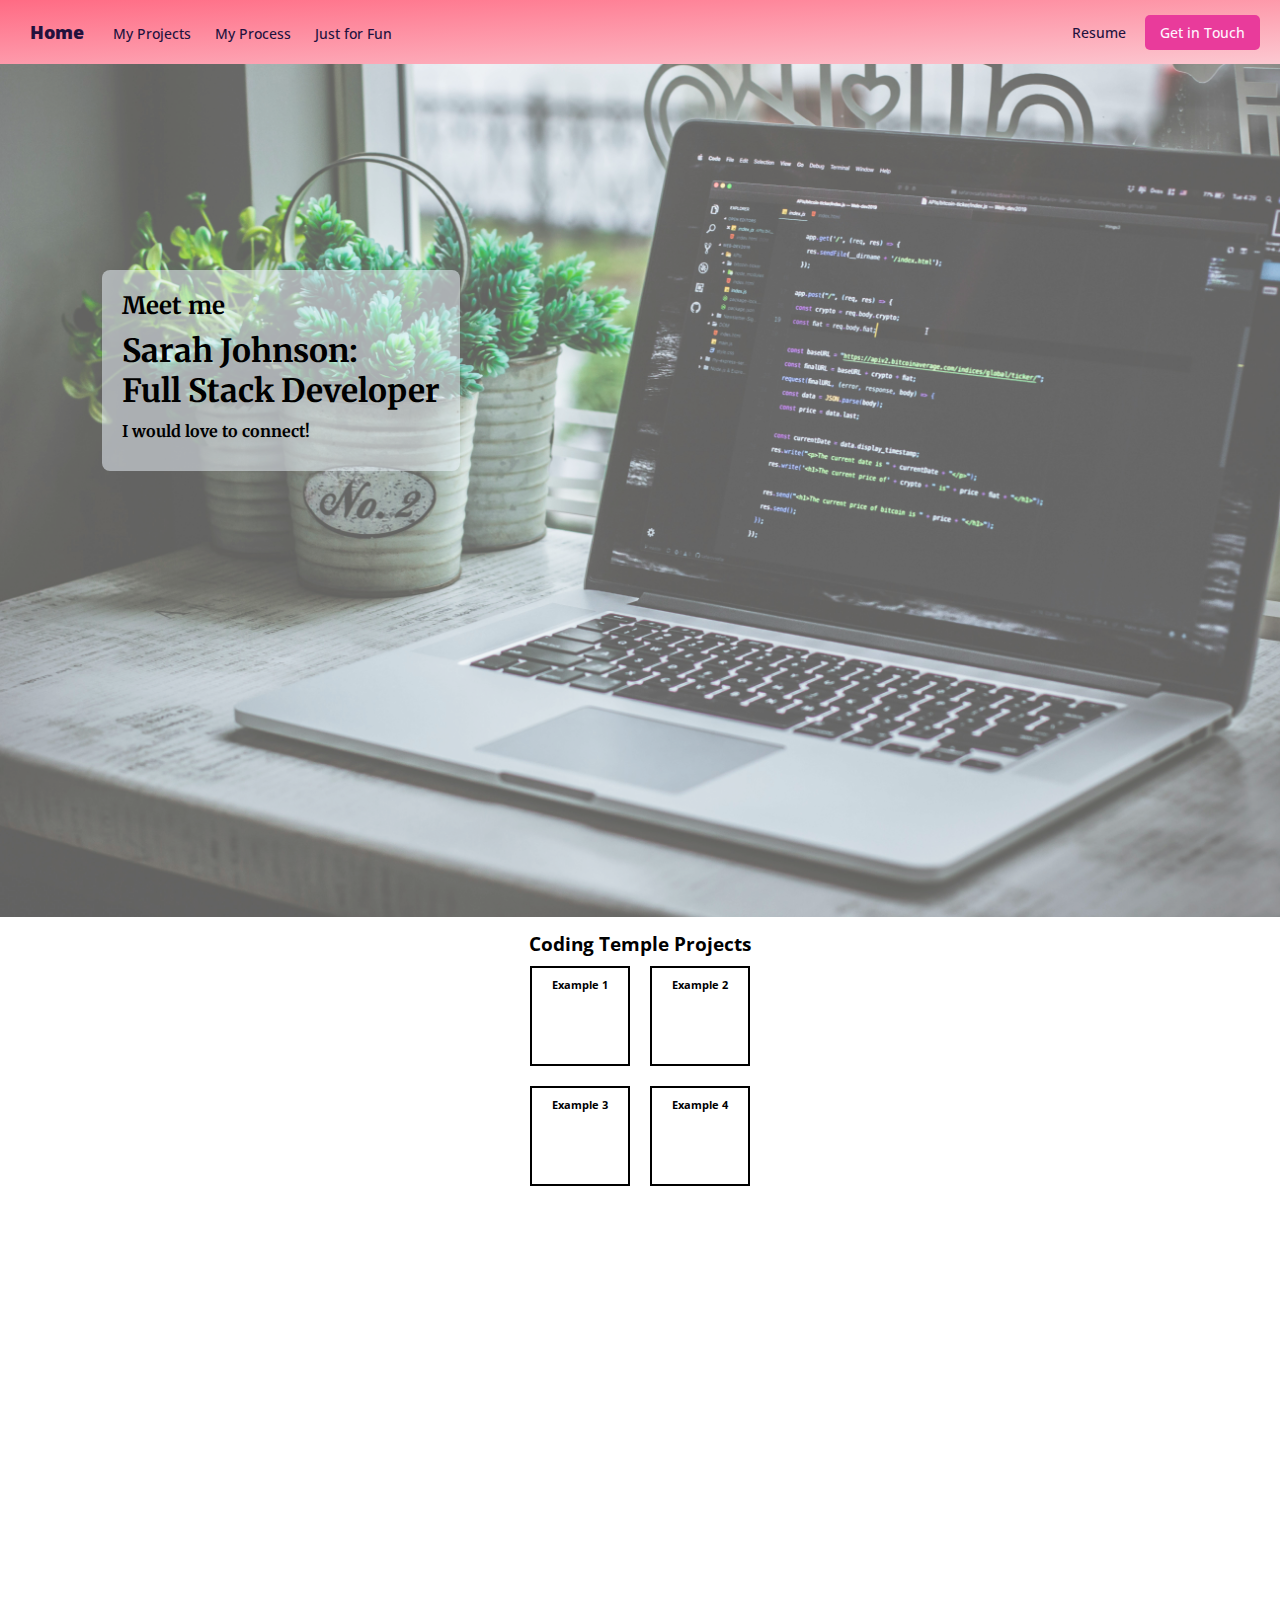
==== pages/index.html @ 47926b44 "first commit" ====
<!DOCTYPE html>
<html lang="en">
<head>
    <meta charset="UTF-8">
    <meta name="viewport" content="width=device-width, initial-scale=1.0">
    <link rel="icon" href="/images/favicon.png">
    <link rel="preconnect" href="https://fonts.googleapis.com">
    <link rel="preconnect" href="https://fonts.googleapis.com">
    <link rel="preconnect" href="https://fonts.gstatic.com" crossorigin>
    <link href="https://fonts.googleapis.com/css2?family=Merriweather:wght@300;400;900&family=Open+Sans:wght@300;400;500&display=swap" rel="stylesheet">

    <link rel="stylesheet" href="/styles/main.css">

    <title>Sarah Johnson: Full Stack Developer</title>
</head>
<body>
    <nav class="navbar">
        <div>
            <a href="" class="home-btn">Home</a>
            <a href="">My Projects</a>
            <a href="">My Process</a>
            <a href="">Just for Fun</a>
        </div>
        <div class="nav-right">
            <a href="">Resume</a>
            <a href="" class="email-btn">Get in Touch</a>
        </div>
    </nav>
    <header>
        <img class="profile-bkgd" src="/images/safar-safarov-MSN8TFhJ0is-unsplash.jpg" alt="colored code streaming left to right">
        <div class="introduction">
            <h2>Meet me</h2>
            <h1>Sarah Johnson: <br>Full Stack Developer</h1>
            <h4>I would love to connect!</h4>
        </div>
    </header>
    <main>
        <h3>Coding Temple Projects</h3>
        <div class="project-container">
            <h6 class="project">Example 1</h6>
            <h6 class="project">Example 2</h6>
            <h6 class="project">Example 3</h6>
            <h6 class="project">Example 4</h6>
        </div>
    </main>
    <footer>
        <!-- Facebook, LinkedIn, Instagram, GitHub -->
        <link rel="stylesheet" href=""> 
        <link rel="stylesheet" href="">
        <link rel="stylesheet" href="">
    </footer>


</body>
</html>
---- styles/main.css ----
* {
    margin: 0;
    box-sizing: border-box;
    padding: 0;
}

body {
    font-family: 'Open Sans', sans-serif;
    text-align: center;
}

body a {
    text-decoration: none;
    padding: 10px;
}

.navbar {
    font-size: 14px;
    font-weight: 500;
    display: flex;
    justify-content: space-between;
    align-items: center;
    padding: 20px;
    background-image: linear-gradient(to bottom right, rgb(255, 107, 132), rgb(252, 200, 209));
}

.navbar a {
    color: rgb(34, 17, 61);
}

.home-btn {
    font-size: 18px;
    font-weight: 900;
    margin-right: 5px;
}

.email-btn {
    font-weight: 500;
    background-color: rgb(233, 59, 155);
    padding: 8px 15px;
    border-radius: 5px;
    margin-left: 5px;
}

.nav-right .email-btn {
    color: rgb(255, 244, 255);
}

header {
    text-align: center;
    font-family: 'Merriweather', serif;    
}

.profile-bkgd {
    width: 100vw;
    opacity: .7;
}

.introduction {
    position: absolute;
    left: 8%;
    top: 30%;
    background-color: rgba(240, 248, 255, 0.514);
    border-radius: 8px;
    padding: 10px 20px 30px 20px;
    text-align: left;
}

h1, h2, h3, h4, h6 {
    padding-top: 10px;
}

.project-container {
    display: inline grid;
    gap: 50x;
    grid-template-columns: 120px 120px;
    grid-template-rows: 120px 120px 120px 120px 120px 120px;
}

.project {
    height: 100px;
    width: 100px;
    border: 2px solid black;
    margin: 10px;
}
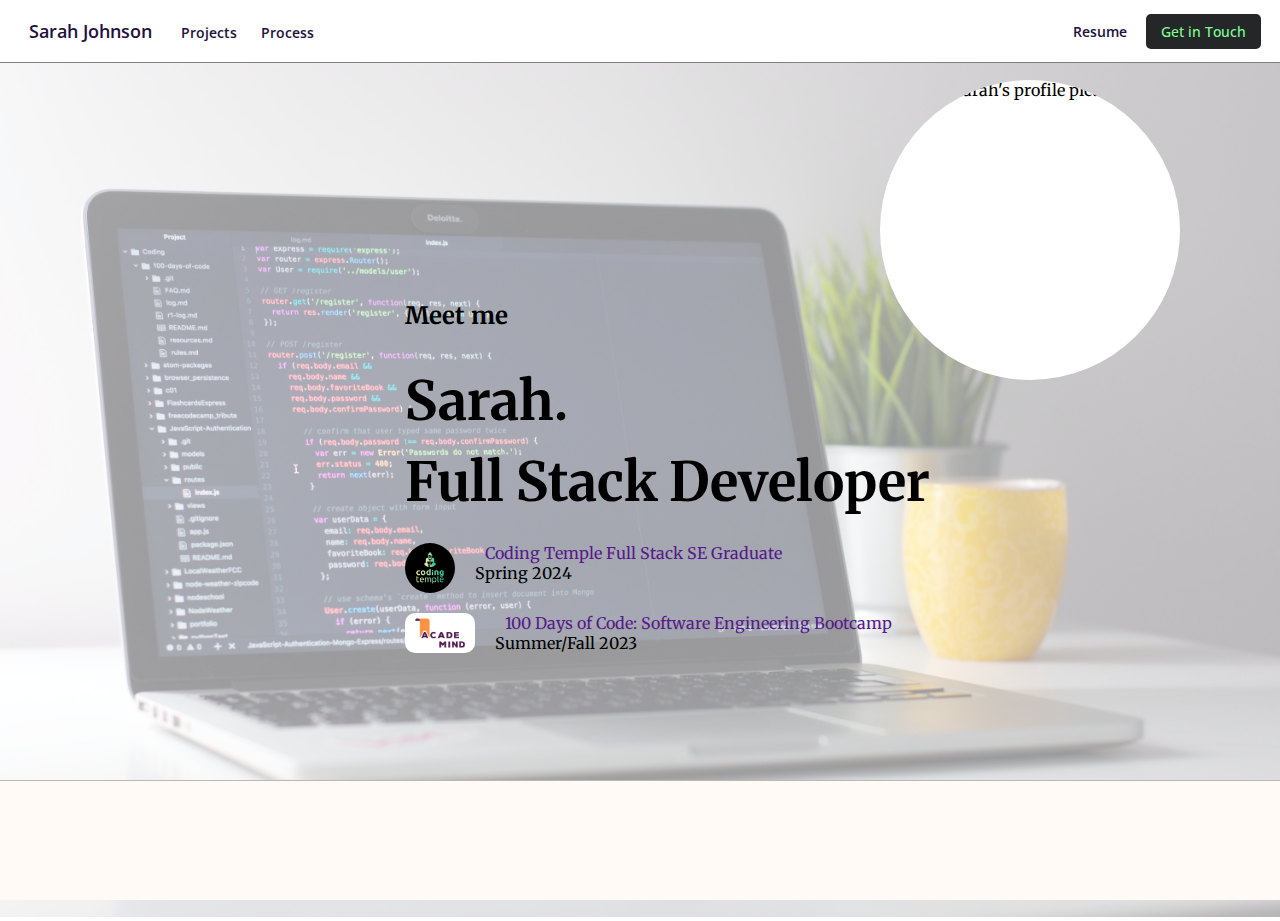
==== commit aaf773b5: "redesign main page" ====
--- a/pages/index.html
+++ b/pages/index.html
@@ -7,7 +7,7 @@
     <link rel="preconnect" href="https://fonts.googleapis.com">
     <link rel="preconnect" href="https://fonts.googleapis.com">
     <link rel="preconnect" href="https://fonts.gstatic.com" crossorigin>
-    <link href="https://fonts.googleapis.com/css2?family=Merriweather:wght@300;400;900&family=Open+Sans:wght@300;400;500&display=swap" rel="stylesheet">
+    <link href="https://fonts.googleapis.com/css2?family=Merriweather:wght@300;400;900&family=Open+Sans:wght@300;400;500;800&display=swap" rel="stylesheet">
 
     <link rel="stylesheet" href="/styles/main.css">
 
@@ -16,10 +16,9 @@
 <body>
     <nav class="navbar">
         <div>
-            <a href="" class="home-btn">Home</a>
-            <a href="">My Projects</a>
-            <a href="">My Process</a>
-            <a href="">Just for Fun</a>
+            <a href="index.html" class="home-btn">Sarah Johnson</a>
+            <a href="projects.html">Projects</a>
+            <a href="">Process</a>
         </div>
         <div class="nav-right">
             <a href="">Resume</a>
@@ -27,26 +26,30 @@
         </div>
     </nav>
     <header>
-        <img class="profile-bkgd" src="/images/safar-safarov-MSN8TFhJ0is-unsplash.jpg" alt="colored code streaming left to right">
+        <img class="background" src="/images/clement-helardot-95YRwf6CNw8-unsplash.jpg" alt="">
         <div class="introduction">
             <h2>Meet me</h2>
-            <h1>Sarah Johnson: <br>Full Stack Developer</h1>
-            <h4>I would love to connect!</h4>
+            <h1>Sarah. <br>Full Stack Developer</h1>
+            <div class="qualification">
+                <img class="coding-temple" src="/images/codingtemple.png" alt="coding temple logo">
+                <p><a href="">Coding Temple Full Stack SE Graduate</a> <br> Spring 2024</p>    
+            </div>
+            <div class="qualification">
+                <img class="academind" src="/images/academind-logo.jpg" alt="academind logo">
+                <p><a href="">100 Days of Code: Software Engineering Bootcamp</a> <br>Summer/Fall 2023</p>
+            </div>
+        </div>
+        <div>
+            <img class="profile-pic" src="" alt="Sarah's profile picture">
         </div>
     </header>
-    <main>
-        <h3>Coding Temple Projects</h3>
-        <div class="project-container">
-            <h6 class="project">Example 1</h6>
-            <h6 class="project">Example 2</h6>
-            <h6 class="project">Example 3</h6>
-            <h6 class="project">Example 4</h6>
-        </div>
-    </main>
     <footer>
         <!-- Facebook, LinkedIn, Instagram, GitHub -->
-        <link rel="stylesheet" href=""> 
+        <i></i>
         <link rel="stylesheet" href="">
+        <i></i>
+        <link rel="stylesheet" href="">
+        <i></i>
         <link rel="stylesheet" href="">
     </footer>
 
--- a/styles/main.css
+++ b/styles/main.css
@@ -20,12 +20,18 @@
     display: flex;
     justify-content: space-between;
     align-items: center;
-    padding: 20px;
-    background-image: linear-gradient(to bottom right, rgb(255, 107, 132), rgb(252, 200, 209));
+    padding: 1.5%;
+    background-color: white;
+    position: sticky;
+    top: 0;
+    width: 100%;
+    z-index: 2;
+    border-bottom: 1px solid gray;
 }
 
 .navbar a {
     color: rgb(34, 17, 61);
+    font-weight: 600;
 }
 
 .home-btn {
@@ -35,51 +41,92 @@
 }
 
 .email-btn {
-    font-weight: 500;
-    background-color: rgb(233, 59, 155);
+    background-color: rgb(36, 38, 39);
     padding: 8px 15px;
     border-radius: 5px;
     margin-left: 5px;
 }
 
 .nav-right .email-btn {
-    color: rgb(255, 244, 255);
+    color: rgb(127, 255, 148);
+    font-weight: 500;
 }
 
 header {
     text-align: center;
-    font-family: 'Merriweather', serif;    
+    font-family: 'Merriweather', serif;  
 }
 
-.profile-bkgd {
-    width: 100vw;
-    opacity: .7;
+.background {
+    width: 100%;
+    opacity: .4;
+    overflow: hidden;
 }
 
 .introduction {
     position: absolute;
-    left: 8%;
+    right: 25%;
     top: 30%;
-    background-color: rgba(240, 248, 255, 0.514);
     border-radius: 8px;
-    padding: 10px 20px 30px 20px;
+    padding: 20px 30px 50px 30px;
     text-align: left;
+    z-index: 1;
+}
+
+.qualification {
+    display: flex;
+    margin: 20px 0;
+}
+
+.qualification img {
+    margin-right: 20px;
+}
+
+.profile-pic {
+    border-radius: 50%;
+    width: 300px;
+    height: 300px;
+    background-color: white;
+    position: absolute;
+    top: 80px;
+    right: 100px;
+    z-index: 0;
 }
 
 h1, h2, h3, h4, h6 {
     padding-top: 10px;
 }
 
-.project-container {
-    display: inline grid;
-    gap: 50x;
-    grid-template-columns: 120px 120px;
-    grid-template-rows: 120px 120px 120px 120px 120px 120px;
+.introduction h2 {
+    margin-bottom: 20px;
 }
 
-.project {
-    height: 100px;
-    width: 100px;
-    border: 2px solid black;
-    margin: 10px;
+.introduction h1 {
+    line-height: 1.5;
+    font-size: 54px;
 }
+
+.connect {
+    margin-top: 20px;
+    font-size: 18px;
+}
+
+footer {
+    background-color: rgb(255, 250, 245);
+    position: absolute;
+    bottom: 0;
+    width: 100%;
+    height: 120px;
+    z-index: 1;
+    border-top: 1px solid rgba(0, 0, 0, 0.267);
+}
+
+.coding-temple {
+    width: 50px;
+    border-radius: 50%;
+}
+
+.academind {
+    width: 70px;
+    border-radius: 10px;
+}
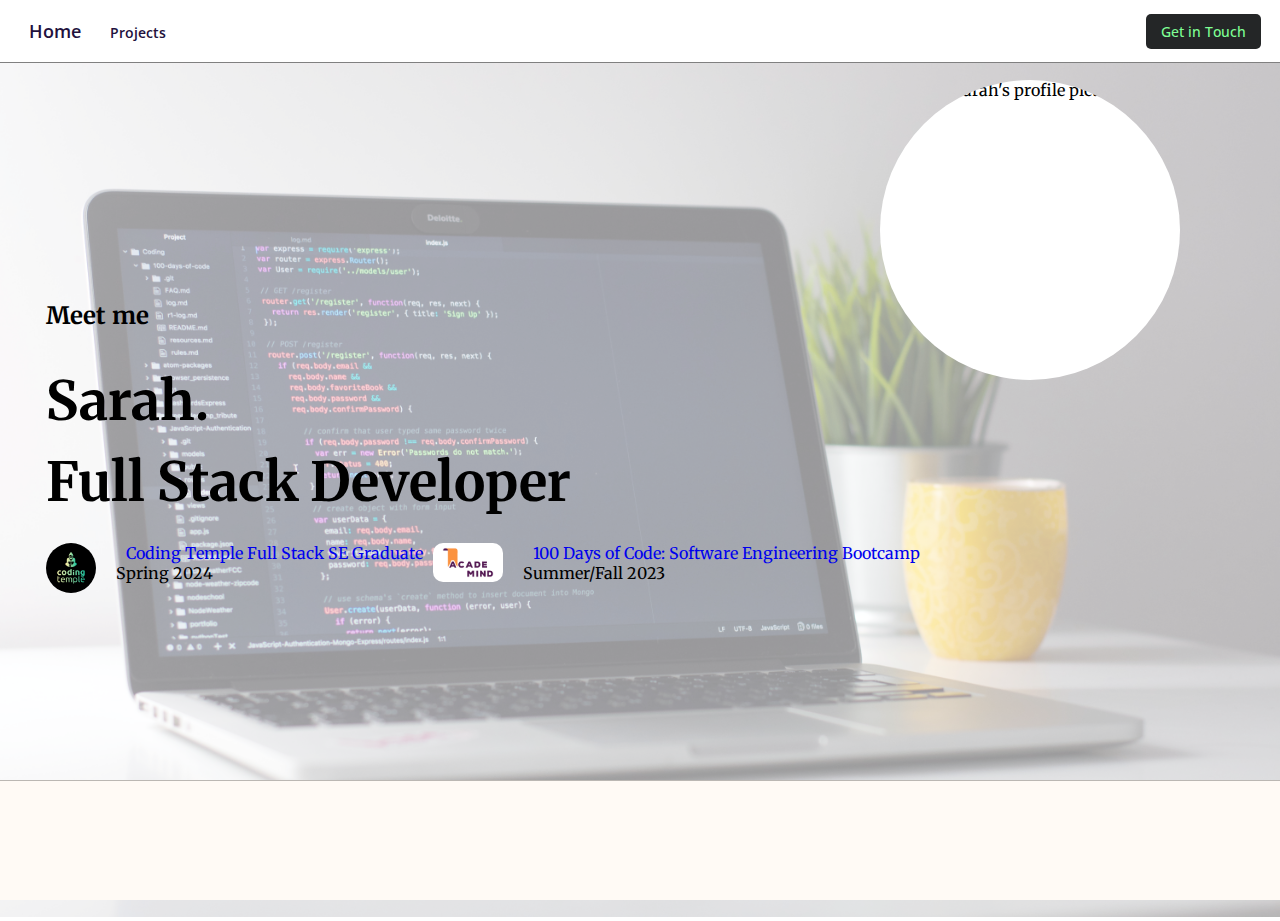
==== commit 7c275e96: "simplification" ====
--- a/pages/index.html
+++ b/pages/index.html
@@ -3,40 +3,47 @@
 <head>
     <meta charset="UTF-8">
     <meta name="viewport" content="width=device-width, initial-scale=1.0">
-    <link rel="icon" href="/images/favicon.png">
+    <link rel="icon" href="/images/icons/favicon.png">
     <link rel="preconnect" href="https://fonts.googleapis.com">
     <link rel="preconnect" href="https://fonts.googleapis.com">
     <link rel="preconnect" href="https://fonts.gstatic.com" crossorigin>
     <link href="https://fonts.googleapis.com/css2?family=Merriweather:wght@300;400;900&family=Open+Sans:wght@300;400;500;800&display=swap" rel="stylesheet">
-
     <link rel="stylesheet" href="/styles/main.css">
-
-    <title>Sarah Johnson: Full Stack Developer</title>
+    <title>Sarah Johnson: Developer</title>
 </head>
 <body>
     <nav class="navbar">
         <div>
-            <a href="index.html" class="home-btn">Sarah Johnson</a>
+            <a href="index.html" class="home-btn">Home</a>
+            <!-- Add later: <a href="">About</a> -->
             <a href="projects.html">Projects</a>
-            <a href="">Process</a>
+            <!-- Add later: <a href="">Process</a> -->
         </div>
         <div class="nav-right">
-            <a href="">Resume</a>
+            <!-- Add Resume later:<a href="">Resume</a> -->
             <a href="" class="email-btn">Get in Touch</a>
         </div>
     </nav>
     <header>
-        <img class="background" src="/images/clement-helardot-95YRwf6CNw8-unsplash.jpg" alt="">
+        <div class="background-div">
+            <img class="background" src="/images/clement-helardot-95YRwf6CNw8-unsplash.jpg" alt="">
+        </div>
         <div class="introduction">
             <h2>Meet me</h2>
             <h1>Sarah. <br>Full Stack Developer</h1>
-            <div class="qualification">
-                <img class="coding-temple" src="/images/codingtemple.png" alt="coding temple logo">
-                <p><a href="">Coding Temple Full Stack SE Graduate</a> <br> Spring 2024</p>    
-            </div>
-            <div class="qualification">
-                <img class="academind" src="/images/academind-logo.jpg" alt="academind logo">
-                <p><a href="">100 Days of Code: Software Engineering Bootcamp</a> <br>Summer/Fall 2023</p>
+            <div class="q-grid qualification">
+                <div class="grid-item grid-icon">
+                    <img class="coding-temple" src="/images/icons/codingtemple.png" alt="coding temple logo">
+                </div>
+                <div class="grid-item">
+                    <p><a target="_blank" href="/pdfs/Course-Book_SE_PT.pdf">Coding Temple Full Stack SE Graduate</a> <br> Spring 2024</p>    
+                </div>
+                <div class="grid-item grid-icon">
+                    <img class="academind" src="/images/icons/academind-logo.jpg" alt="academind logo">
+                </div>
+                <div class="grid-item">
+                    <p><a target="_blank" href="https://www.udemy.com/course/100-days-of-code-web-development-bootcamp/">100 Days of Code: Software Engineering Bootcamp</a> <br>Summer/Fall 2023</p>
+                </div>
             </div>
         </div>
         <div>
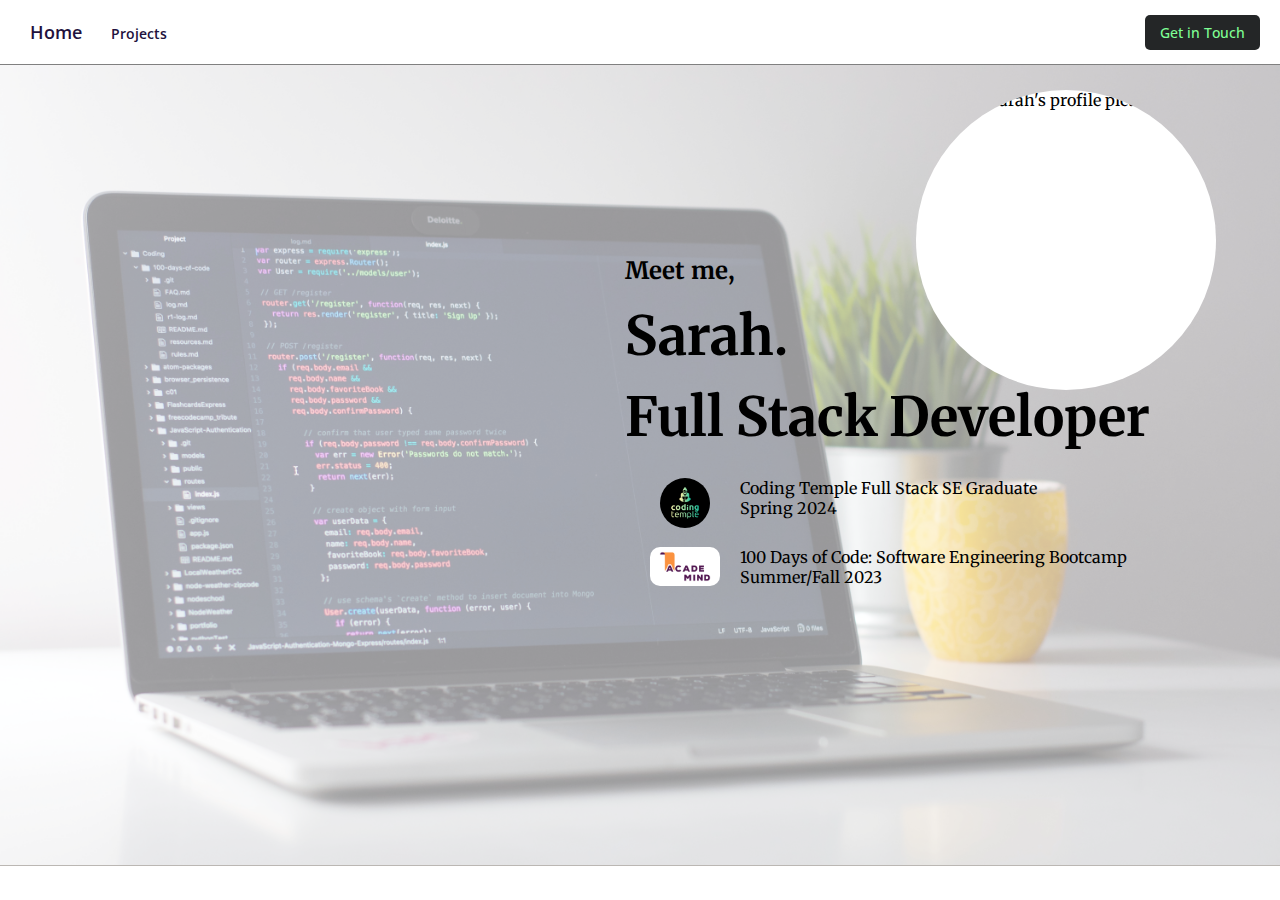
==== commit 9c39e563: "responsive image, still working on footer" ====
--- a/pages/index.html
+++ b/pages/index.html
@@ -4,6 +4,8 @@
     <meta charset="UTF-8">
     <meta name="viewport" content="width=device-width, initial-scale=1.0">
     <link rel="icon" href="/images/icons/favicon.png">
+    <script src="https://ajax.googleapis.com/ajax/libs/jquery/3.7.1/jquery.min.js"></script>
+    <script src="https://maxcdn.bootstrapcdn.com/bootstrap/3.4.1/js/bootstrap.min.js"></script>
     <link rel="preconnect" href="https://fonts.googleapis.com">
     <link rel="preconnect" href="https://fonts.googleapis.com">
     <link rel="preconnect" href="https://fonts.gstatic.com" crossorigin>
@@ -25,11 +27,10 @@
         </div>
     </nav>
     <header>
-        <div class="background-div">
-            <img class="background" src="/images/clement-helardot-95YRwf6CNw8-unsplash.jpg" alt="">
+        <div class="background-img">
         </div>
         <div class="introduction">
-            <h2>Meet me</h2>
+            <h2>Meet me,</h2>
             <h1>Sarah. <br>Full Stack Developer</h1>
             <div class="q-grid qualification">
                 <div class="grid-item grid-icon">
--- a/styles/main.css
+++ b/styles/main.css
@@ -20,7 +20,7 @@
     display: flex;
     justify-content: space-between;
     align-items: center;
-    padding: 1.5%;
+    padding: 20px;
     background-color: white;
     position: sticky;
     top: 0;
@@ -57,29 +57,39 @@
     font-family: 'Merriweather', serif;  
 }
 
-.background {
+.background-img {
     width: 100%;
+    height: 800px;
+    background-image: url(/images/clement-helardot-95YRwf6CNw8-unsplash.jpg);
+    background-size: 100%;
+    background-repeat: no-repeat;
     opacity: .4;
-    overflow: hidden;
 }
 
 .introduction {
     position: absolute;
-    right: 25%;
-    top: 30%;
-    border-radius: 8px;
+    right: 0;
+    top: 25%;
     padding: 20px 30px 50px 30px;
     text-align: left;
     z-index: 1;
 }
 
-.qualification {
-    display: flex;
-    margin: 20px 0;
+.q-grid {
+    display: grid;
+    grid-template-columns: 100px 500px;
+    padding: 10px;
+    padding-top: 20px;
+    gap: 15px 5px;
 }
 
-.qualification img {
-    margin-right: 20px;
+.qualification a {
+    padding: 0;
+    color: black;
+}
+
+.grid-icon {
+    justify-self: center;
 }
 
 .profile-pic {
@@ -88,8 +98,8 @@
     height: 300px;
     background-color: white;
     position: absolute;
-    top: 80px;
-    right: 100px;
+    top: 10%;
+    right: 5%;
     z-index: 0;
 }
 
@@ -98,7 +108,7 @@
 }
 
 .introduction h2 {
-    margin-bottom: 20px;
+    margin-bottom: 0;
 }
 
 .introduction h1 {
@@ -113,10 +123,6 @@
 
 footer {
     background-color: rgb(255, 250, 245);
-    position: absolute;
-    bottom: 0;
-    width: 100%;
-    height: 120px;
     z-index: 1;
     border-top: 1px solid rgba(0, 0, 0, 0.267);
 }
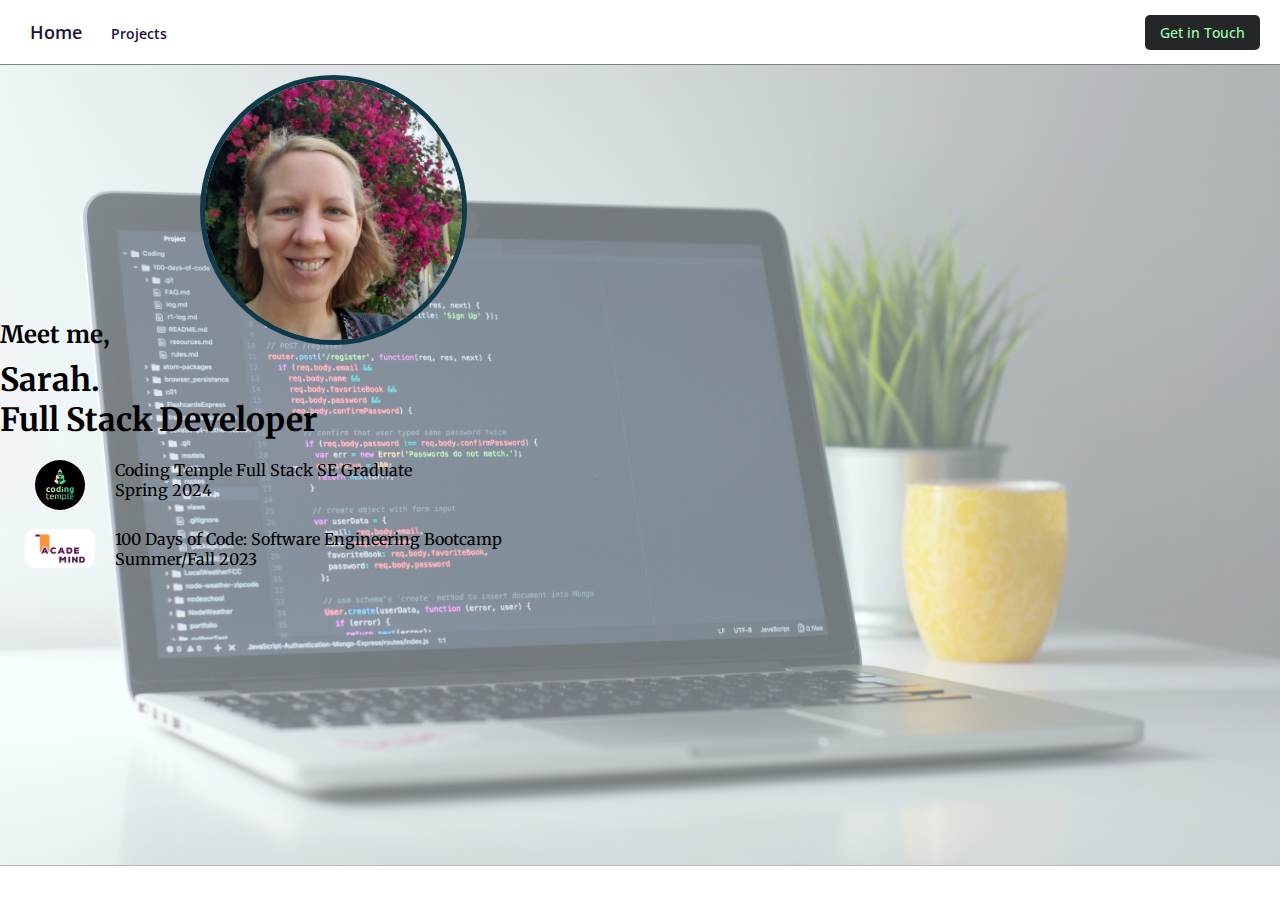
==== commit 1e17a8b2: "added prof pic" ====
--- a/pages/index.html
+++ b/pages/index.html
@@ -28,28 +28,27 @@
     </nav>
     <header>
         <div class="background-img">
-        </div>
-        <div class="introduction">
-            <h2>Meet me,</h2>
-            <h1>Sarah. <br>Full Stack Developer</h1>
-            <div class="q-grid qualification">
-                <div class="grid-item grid-icon">
-                    <img class="coding-temple" src="/images/icons/codingtemple.png" alt="coding temple logo">
-                </div>
-                <div class="grid-item">
-                    <p><a target="_blank" href="/pdfs/Course-Book_SE_PT.pdf">Coding Temple Full Stack SE Graduate</a> <br> Spring 2024</p>    
-                </div>
-                <div class="grid-item grid-icon">
-                    <img class="academind" src="/images/icons/academind-logo.jpg" alt="academind logo">
-                </div>
-                <div class="grid-item">
-                    <p><a target="_blank" href="https://www.udemy.com/course/100-days-of-code-web-development-bootcamp/">100 Days of Code: Software Engineering Bootcamp</a> <br>Summer/Fall 2023</p>
+            <div class="overlay">
+                <img class="profile-pic" src="/images/profile-pic.jpg" alt="Sarah's profile picture">
+                <h2>Meet me,</h2>
+                <h1>Sarah. <br>Full Stack Developer</h1>
+                <div class="q-grid qualification">
+                    <div class="grid-item grid-icon">
+                        <img class="coding-temple" src="/images/icons/codingtemple.png" alt="coding temple logo">
+                    </div>
+                    <div class="grid-item">
+                        <p><a target="_blank" href="/pdfs/Course-Book_SE_PT.pdf">Coding Temple Full Stack SE Graduate</a> <br> Spring 2024</p>    
+                    </div>
+                    <div class="grid-item grid-icon">
+                        <img class="academind" src="/images/icons/academind-logo.jpg" alt="academind logo">
+                    </div>
+                    <div class="grid-item">
+                        <p><a target="_blank" href="https://www.udemy.com/course/100-days-of-code-web-development-bootcamp/">100 Days of Code: Software Engineering Bootcamp</a> <br>Summer/Fall 2023</p>
+                    </div>
                 </div>
             </div>
         </div>
-        <div>
-            <img class="profile-pic" src="" alt="Sarah's profile picture">
-        </div>
+
     </header>
     <footer>
         <!-- Facebook, LinkedIn, Instagram, GitHub -->
--- a/styles/main.css
+++ b/styles/main.css
@@ -6,7 +6,6 @@
 
 body {
     font-family: 'Open Sans', sans-serif;
-    text-align: center;
 }
 
 body a {
@@ -16,7 +15,6 @@
 
 .navbar {
     font-size: 14px;
-    font-weight: 500;
     display: flex;
     justify-content: space-between;
     align-items: center;
@@ -25,7 +23,6 @@
     position: sticky;
     top: 0;
     width: 100%;
-    z-index: 2;
     border-bottom: 1px solid gray;
 }
 
@@ -48,12 +45,11 @@
 }
 
 .nav-right .email-btn {
-    color: rgb(127, 255, 148);
+    color: rgb(161, 255, 177);
     font-weight: 500;
 }
 
 header {
-    text-align: center;
     font-family: 'Merriweather', serif;  
 }
 
@@ -63,17 +59,16 @@
     background-image: url(/images/clement-helardot-95YRwf6CNw8-unsplash.jpg);
     background-size: 100%;
     background-repeat: no-repeat;
-    opacity: .4;
+    background-color: rgba(250, 244, 244, 0.575);
 }
 
-.introduction {
-    position: absolute;
-    right: 0;
-    top: 25%;
-    padding: 20px 30px 50px 30px;
-    text-align: left;
-    z-index: 1;
+.overlay {
+    background-color: rgba(240, 255, 255, 0.473);
+    width: 100%;
+    height: 800px;
+
 }
+
 
 .q-grid {
     display: grid;
@@ -93,14 +88,11 @@
 }
 
 .profile-pic {
+    border: 5px solid rgb(14, 58, 75);
+    height: 30vh;
+    overflow: hidden;
     border-radius: 50%;
-    width: 300px;
-    height: 300px;
-    background-color: white;
-    position: absolute;
-    top: 10%;
-    right: 5%;
-    z-index: 0;
+    margin: 10px 40px -40px 200px;
 }
 
 h1, h2, h3, h4, h6 {
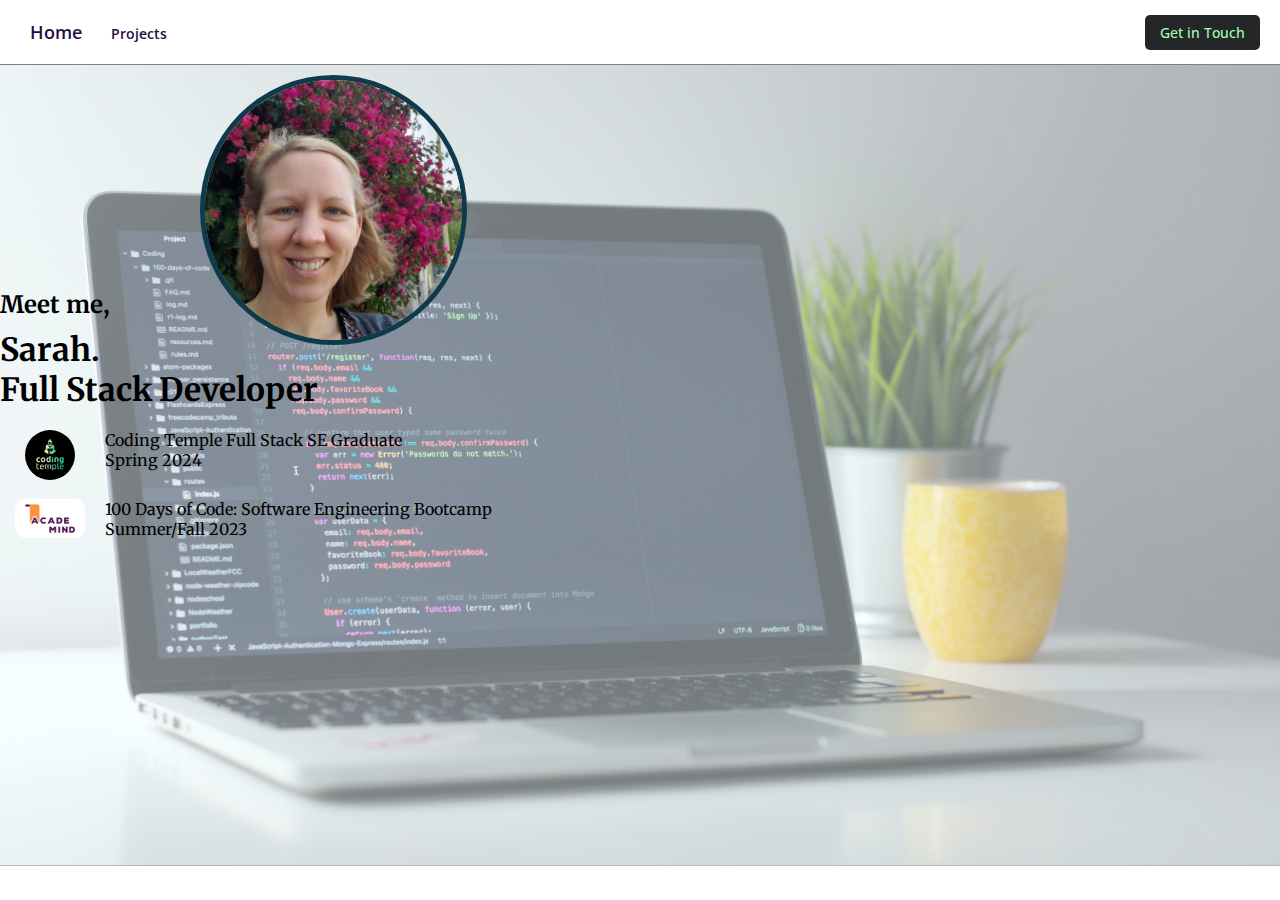
==== commit ebabb253: "checking something" ====
--- a/pages/index.html
+++ b/pages/index.html
@@ -26,7 +26,8 @@
             <a href="" class="email-btn">Get in Touch</a>
         </div>
     </nav>
-    <header>
+
+    <main>
         <div class="background-img">
             <div class="overlay">
                 <img class="profile-pic" src="/images/profile-pic.jpg" alt="Sarah's profile picture">
@@ -49,7 +50,7 @@
             </div>
         </div>
 
-    </header>
+    </main>
     <footer>
         <!-- Facebook, LinkedIn, Instagram, GitHub -->
         <i></i>
--- a/styles/main.css
+++ b/styles/main.css
@@ -49,7 +49,7 @@
     font-weight: 500;
 }
 
-header {
+main {
     font-family: 'Merriweather', serif;  
 }
 
@@ -72,8 +72,8 @@
 
 .q-grid {
     display: grid;
+    width: 70%;
     grid-template-columns: 100px 500px;
-    padding: 10px;
     padding-top: 20px;
     gap: 15px 5px;
 }
@@ -92,7 +92,7 @@
     height: 30vh;
     overflow: hidden;
     border-radius: 50%;
-    margin: 10px 40px -40px 200px;
+    margin: 10px 40px -70px 200px;
 }
 
 h1, h2, h3, h4, h6 {
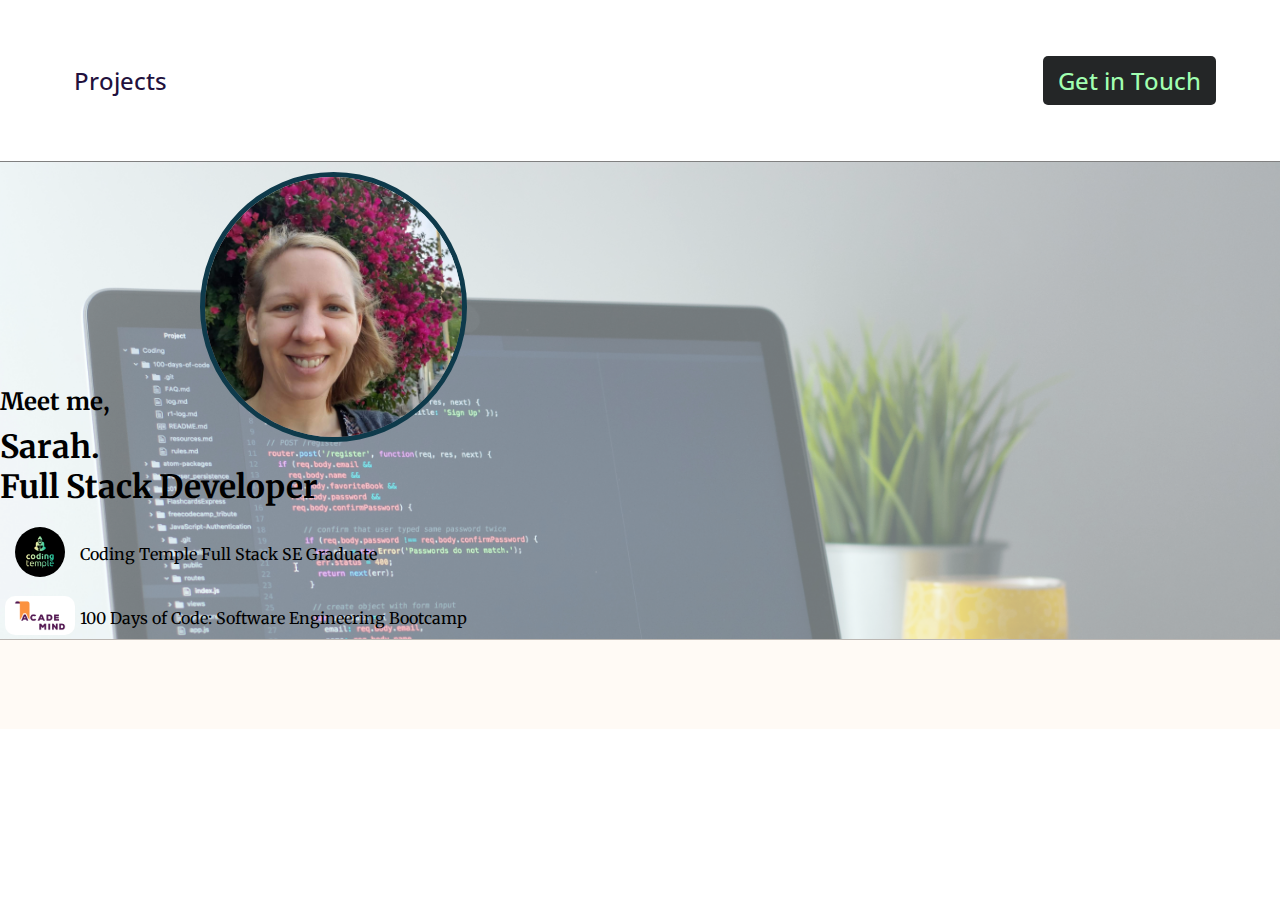
==== commit f28e33c8: "going to try mobile first design" ====
--- a/pages/index.html
+++ b/pages/index.html
@@ -27,7 +27,7 @@
         </div>
     </nav>
 
-    <main>
+    <main class="page-container">
         <div class="background-img">
             <div class="overlay">
                 <img class="profile-pic" src="/images/profile-pic.jpg" alt="Sarah's profile picture">
@@ -38,28 +38,27 @@
                         <img class="coding-temple" src="/images/icons/codingtemple.png" alt="coding temple logo">
                     </div>
                     <div class="grid-item">
-                        <p><a target="_blank" href="/pdfs/Course-Book_SE_PT.pdf">Coding Temple Full Stack SE Graduate</a> <br> Spring 2024</p>    
+                        <a target="_blank" href="/pdfs/Course-Book_SE_PT.pdf">Coding Temple Full Stack SE Graduate</a>    
                     </div>
                     <div class="grid-item grid-icon">
                         <img class="academind" src="/images/icons/academind-logo.jpg" alt="academind logo">
                     </div>
                     <div class="grid-item">
-                        <p><a target="_blank" href="https://www.udemy.com/course/100-days-of-code-web-development-bootcamp/">100 Days of Code: Software Engineering Bootcamp</a> <br>Summer/Fall 2023</p>
+                        <a target="_blank" href="https://www.udemy.com/course/100-days-of-code-web-development-bootcamp/">100 Days of Code: Software Engineering Bootcamp</a>
                     </div>
                 </div>
             </div>
         </div>
-
+        <footer>
+            <!-- Facebook, LinkedIn, Instagram, GitHub -->
+            <i></i>
+            <link rel="stylesheet" href="">
+            <i></i>
+            <link rel="stylesheet" href="">
+            <i></i>
+            <link rel="stylesheet" href="">
+        </footer>
     </main>
-    <footer>
-        <!-- Facebook, LinkedIn, Instagram, GitHub -->
-        <i></i>
-        <link rel="stylesheet" href="">
-        <i></i>
-        <link rel="stylesheet" href="">
-        <i></i>
-        <link rel="stylesheet" href="">
-    </footer>
 
 
 </body>
--- a/styles/main.css
+++ b/styles/main.css
@@ -1,8 +1,4 @@
-* {
-    margin: 0;
-    box-sizing: border-box;
-    padding: 0;
-}
+/* Mobile First */
 
 body {
     font-family: 'Open Sans', sans-serif;
@@ -14,11 +10,11 @@
 }
 
 .navbar {
-    font-size: 14px;
+    font-size: 3rem;
     display: flex;
     justify-content: space-between;
     align-items: center;
-    padding: 20px;
+    padding: 5%;
     background-color: white;
     position: sticky;
     top: 0;
@@ -28,13 +24,11 @@
 
 .navbar a {
     color: rgb(34, 17, 61);
-    font-weight: 600;
+    font-weight: 500;
 }
 
 .home-btn {
-    font-size: 18px;
-    font-weight: 900;
-    margin-right: 5px;
+    display: none;
 }
 
 .email-btn {
@@ -49,13 +43,16 @@
     font-weight: 500;
 }
 
-main {
-    font-family: 'Merriweather', serif;  
+.page-container {
+    font-family: 'Merriweather', serif;
+    display: flex;
+    flex-direction: column;
+    justify-content: space-between;
 }
 
 .background-img {
     width: 100%;
-    height: 800px;
+    min-width: 990px;
     background-image: url(/images/clement-helardot-95YRwf6CNw8-unsplash.jpg);
     background-size: 100%;
     background-repeat: no-repeat;
@@ -65,23 +62,25 @@
 .overlay {
     background-color: rgba(240, 255, 255, 0.473);
     width: 100%;
-    height: 800px;
+    min-width: 990px;
 
 }
-
 
 .q-grid {
     display: grid;
     width: 70%;
-    grid-template-columns: 100px 500px;
+    grid-template-columns: 80px 500px;
     padding-top: 20px;
-    gap: 15px 5px;
+    gap: 15px 0;
+    align-items: center;
 }
 
 .qualification a {
     padding: 0;
     color: black;
+    text-emphasis: bold;
 }
+
 
 .grid-icon {
     justify-self: center;
@@ -117,6 +116,7 @@
     background-color: rgb(255, 250, 245);
     z-index: 1;
     border-top: 1px solid rgba(0, 0, 0, 0.267);
+    height: 10vh;
 }
 
 .coding-temple {
@@ -128,3 +128,25 @@
     width: 70px;
     border-radius: 10px;
 }
+
+
+/* for desktop */
+@media only screen and (min-width: 768px) {
+    * {
+        margin: 0;
+        padding: 0;
+        box-sizing: border-box;
+    }
+
+    .navbar {
+        font-size: 1.5rem;
+    }
+
+    .home-btn {
+        font-size: 2rem;
+        font-weight: 900;
+        margin-right: 5px;
+    }
+
+    
+}